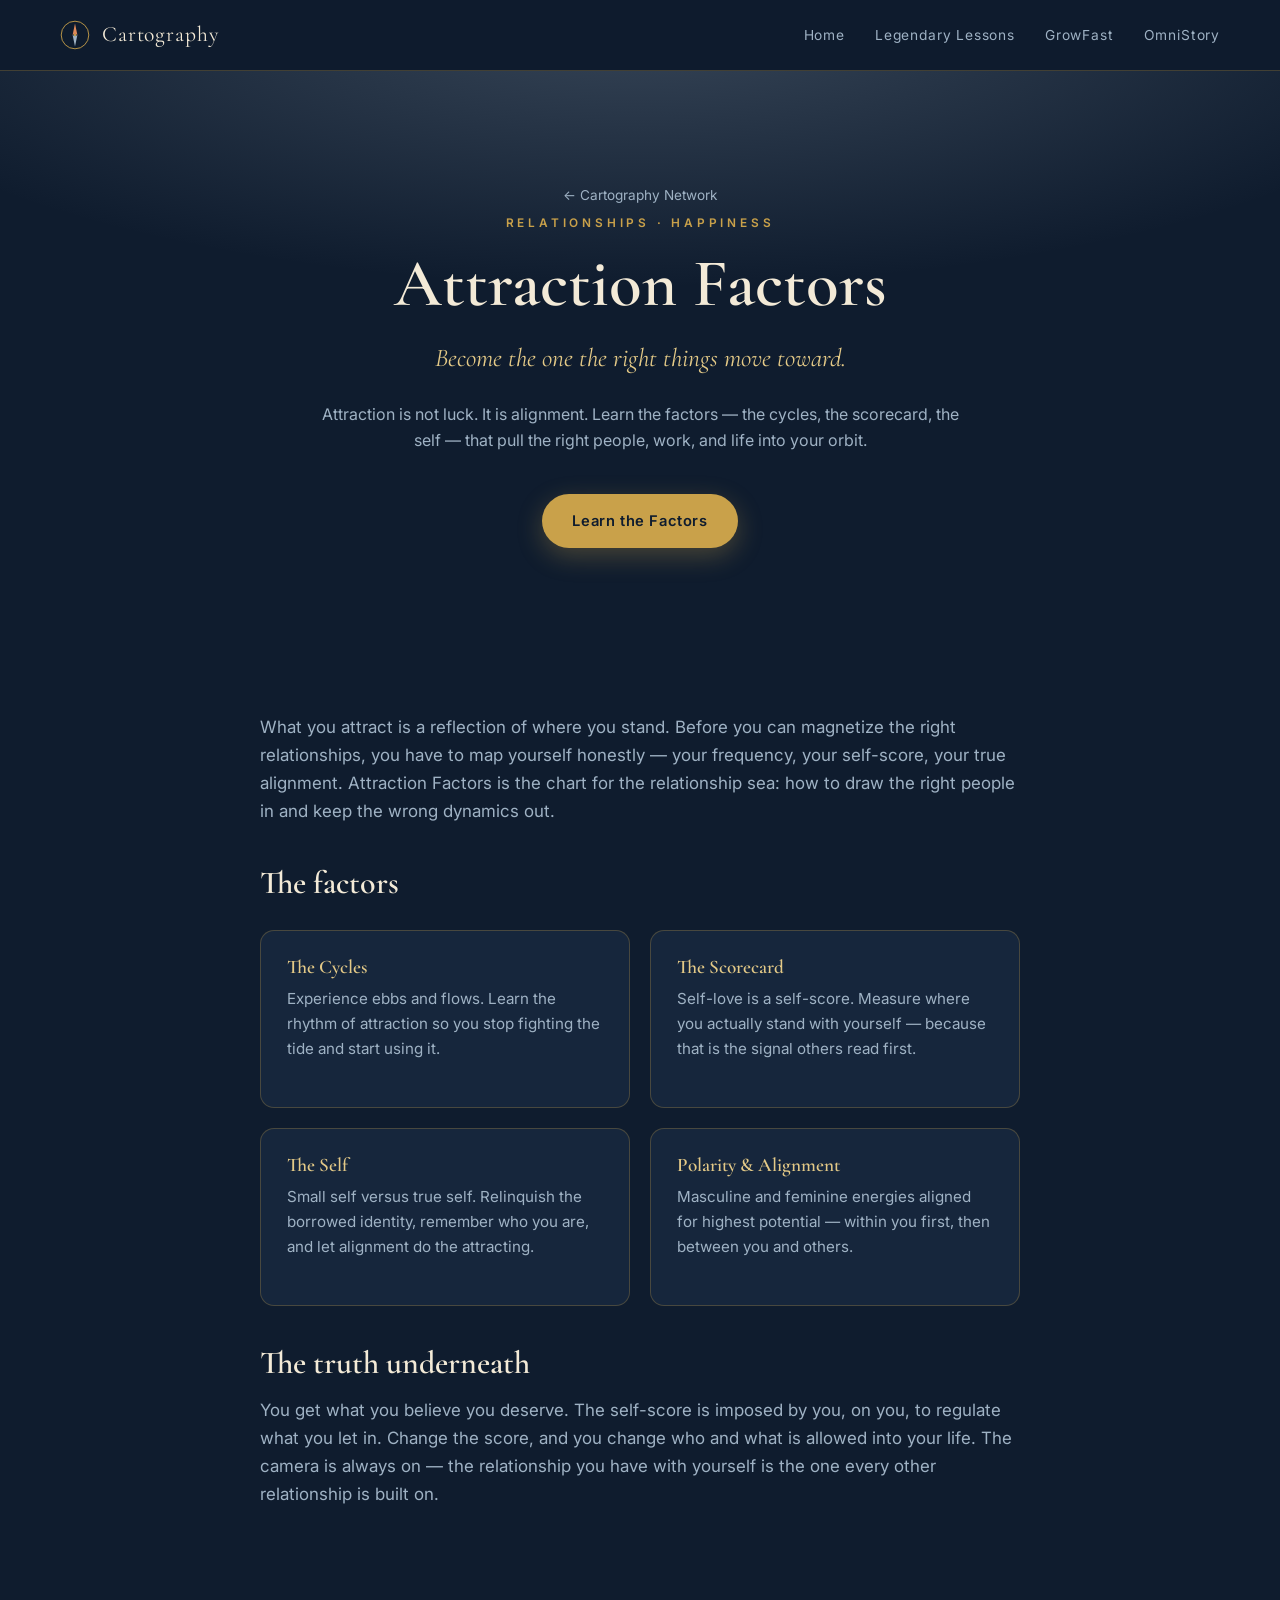
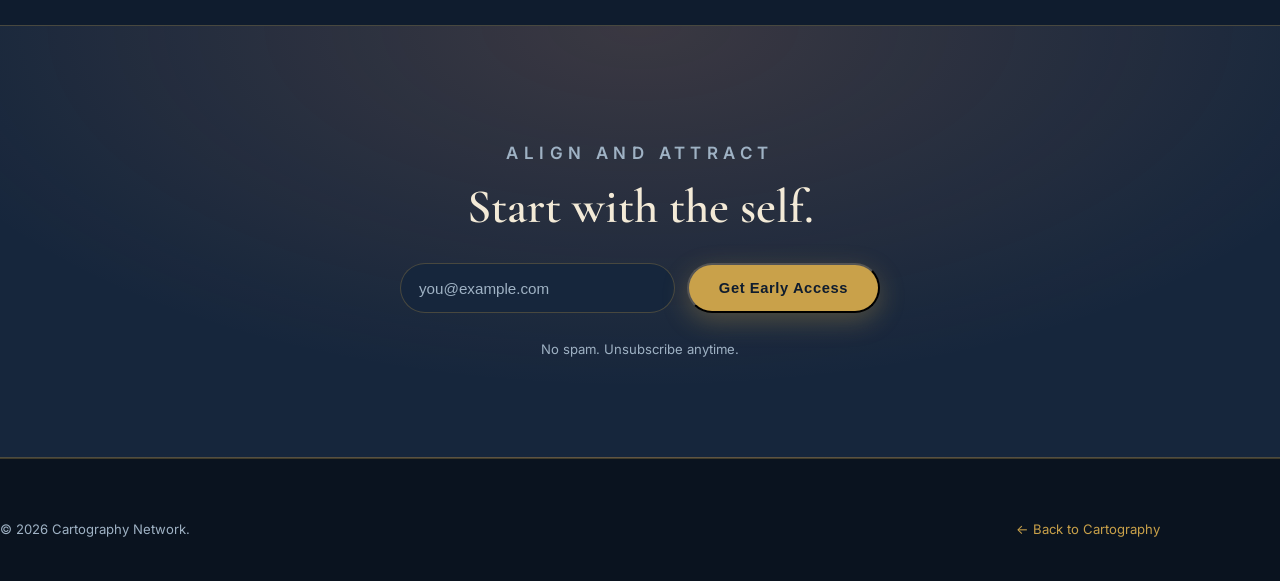
==== attraction-factors.html @ f6e27a1c "Add files via upload" ====
<!DOCTYPE html>
<html lang="en">
<head>
<meta charset="UTF-8" />
<meta name="viewport" content="width=device-width, initial-scale=1.0" />
<title>Attraction Factors — Cartography</title>
<meta name="description" content="Attraction is alignment, not accident. Learn the factors that draw the right people and opportunities into your orbit." />
<link rel="preconnect" href="https://fonts.googleapis.com">
<link rel="preconnect" href="https://fonts.gstatic.com" crossorigin>
<link href="https://fonts.googleapis.com/css2?family=Cormorant+Garamond:ital,wght@0,500;0,600;1,500&family=Inter:wght@400;500;600;700&display=swap" rel="stylesheet">
<link rel="stylesheet" href="styles.css" />
<style>:root{ --accent-glow: rgba(159,178,196,0.28); }</style>
</head>
<body>
<header class="nav">
  <div class="wrap">
    <a class="brandmark" href="index.html">
      <svg class="compass" viewBox="0 0 100 100" fill="none" xmlns="http://www.w3.org/2000/svg" aria-hidden="true">
        <circle cx="50" cy="50" r="46" stroke="#c9a14a" stroke-width="3"/><circle cx="50" cy="50" r="4" fill="#c9a14a"/>
        <polygon points="50,12 58,50 50,46 42,50" fill="#e08a5a"/><polygon points="50,88 42,50 50,54 58,50" fill="#9fb2c4"/>
      </svg><span>Cartography</span>
    </a>
    <nav class="nav-links">
      <a href="index.html">Home</a>
      <a href="legendary-lessons.html">Legendary Lessons</a>
      <a href="growfast.html">GrowFast</a>
      <a href="omnistory.html">OmniStory</a>
    </nav>
  </div>
</header>

<section class="page-hero">
  <div class="wrap">
    <a class="back-home" href="index.html">← Cartography Network</a>
    <p class="tag eyebrow">Relationships · Happiness</p>
    <h1>Attraction Factors</h1>
    <p class="promise">Become the one the right things move toward.</p>
    <p class="lede">Attraction is not luck. It is alignment. Learn the factors — the cycles, the scorecard, the self — that pull the right people, work, and life into your orbit.</p>
    <div class="btn-row"><a class="btn btn-primary" href="#join">Learn the Factors</a></div>
  </div>
</section>

<section>
  <div class="wrap prose fade-up">
    <p>What you attract is a reflection of where you stand. Before you can magnetize the right relationships, you have to map yourself honestly — your frequency, your self-score, your true alignment. Attraction Factors is the chart for the relationship sea: how to draw the right people in and keep the wrong dynamics out.</p>
    <h2>The factors</h2>
    <div class="feature-list">
      <div class="feature"><h3>The Cycles</h3><p>Experience ebbs and flows. Learn the rhythm of attraction so you stop fighting the tide and start using it.</p></div>
      <div class="feature"><h3>The Scorecard</h3><p>Self-love is a self-score. Measure where you actually stand with yourself — because that is the signal others read first.</p></div>
      <div class="feature"><h3>The Self</h3><p>Small self versus true self. Relinquish the borrowed identity, remember who you are, and let alignment do the attracting.</p></div>
      <div class="feature"><h3>Polarity &amp; Alignment</h3><p>Masculine and feminine energies aligned for highest potential — within you first, then between you and others.</p></div>
    </div>
    <h2>The truth underneath</h2>
    <p>You get what you believe you deserve. The self-score is imposed by you, on you, to regulate what you let in. Change the score, and you change who and what is allowed into your life. The camera is always on — the relationship you have with yourself is the one every other relationship is built on.</p>
  </div>
</section>

<section class="band" id="join">
  <div class="wrap capture">
    <div class="section-head fade-up" style="margin-bottom:0">
      <p class="eyebrow">Align and attract</p>
      <h2 style="color:var(--parchment)">Start with the self.</h2>
    </div>
    <form class="fade-up" onsubmit="event.preventDefault(); this.querySelector('.note').textContent='Welcome. (Connect this form to your email tool to go live.)';">
      <input type="email" placeholder="you@example.com" aria-label="Email" required />
      <button class="btn btn-primary" type="submit">Get Early Access</button>
      <p class="note" style="flex-basis:100%">No spam. Unsubscribe anytime.</p>
    </form>
  </div>
</section>

<footer>
  <div class="wrap foot-bottom" style="border:0; margin:0; padding:0">
    <span>© 2026 Cartography Network.</span>
    <span><a href="index.html" style="color:var(--brass)">← Back to Cartography</a></span>
  </div>
</footer>
<script>
  const io = new IntersectionObserver(es=>es.forEach(e=>{if(e.isIntersecting)e.target.classList.add('in')}),{threshold:0.15});
  document.querySelectorAll('.fade-up').forEach(el=>io.observe(el));
</script>
</body>
</html>
---- styles.css ----
/* ============================================================
   CARTOGRAPHY — shared stylesheet
   Theme: the cartographer's compass. Timeless navigational maps
   on every level. Deep sea + sunset brass + parchment.
   ============================================================ */

:root {
  --ink:        #0f1c2e;   /* deep sea ink            */
  --ink-2:      #16263c;   /* card / panel            */
  --ink-3:      #1f3247;   /* hover                   */
  --brass:      #c9a14a;   /* compass brass / gold    */
  --brass-soft: #e3c987;
  --sea:        #2e6c8e;   /* horizon teal            */
  --sunset:     #e08a5a;   /* dawn glow               */
  --parchment:  #f3ead7;   /* aged paper              */
  --paper:      #faf5e9;
  --mist:       #9fb2c4;   /* muted text on dark      */
  --line:       rgba(201,161,74,0.28);
  --radius:     14px;
  --maxw:       1160px;
  --serif: "Cormorant Garamond", "Iowan Old Style", "Palatino Linotype", Georgia, serif;
  --sans:  "Inter", -apple-system, BlinkMacSystemFont, "Segoe UI", Roboto, Helvetica, Arial, sans-serif;
}

* { box-sizing: border-box; margin: 0; padding: 0; }

html { scroll-behavior: smooth; }

body {
  font-family: var(--sans);
  color: var(--parchment);
  background: var(--ink);
  line-height: 1.65;
  -webkit-font-smoothing: antialiased;
  overflow-x: hidden;
}

h1, h2, h3, .display { font-family: var(--serif); font-weight: 600; line-height: 1.08; }

a { color: inherit; text-decoration: none; }

.wrap { width: min(92%, var(--maxw)); margin-inline: auto; }

.eyebrow {
  font-family: var(--sans);
  font-size: 0.74rem;
  letter-spacing: 0.32em;
  text-transform: uppercase;
  color: var(--brass);
  font-weight: 600;
}

/* ---------- top nav ---------- */
.nav {
  position: sticky; top: 0; z-index: 50;
  backdrop-filter: blur(10px);
  background: rgba(15,28,46,0.78);
  border-bottom: 1px solid var(--line);
}
.nav .wrap { display: flex; align-items: center; justify-content: space-between; height: 70px; }
.brandmark { display: flex; align-items: center; gap: 12px; font-family: var(--serif); font-size: 1.35rem; letter-spacing: 0.04em; }
.brandmark .compass { width: 30px; height: 30px; flex: none; }
.nav-links { display: flex; gap: 30px; font-size: 0.86rem; letter-spacing: 0.06em; }
.nav-links a { color: var(--mist); transition: color .2s; }
.nav-links a:hover { color: var(--brass-soft); }
@media (max-width: 760px){ .nav-links{ display:none; } }

/* ---------- hero ---------- */
.hero {
  position: relative;
  padding: 120px 0 110px;
  text-align: center;
  background:
    radial-gradient(120% 90% at 50% -10%, rgba(224,138,90,0.30) 0%, rgba(15,28,46,0) 55%),
    radial-gradient(140% 120% at 50% 120%, rgba(46,108,142,0.40) 0%, rgba(15,28,46,0) 60%),
    var(--ink);
  overflow: hidden;
}
.hero .compass-bg {
  position: absolute; inset: 0; margin: auto;
  width: 760px; height: 760px; opacity: 0.10; pointer-events: none;
  animation: spin 120s linear infinite;
}
@keyframes spin { to { transform: rotate(360deg); } }
.hero h1 { font-size: clamp(2.6rem, 6vw, 5rem); letter-spacing: 0.01em; }
.hero h1 .gold { color: var(--brass); }
.hero .lede {
  max-width: 660px; margin: 26px auto 0;
  font-size: clamp(1.05rem, 2vw, 1.3rem); color: var(--mist);
  font-family: var(--serif); font-style: italic;
}
.hero .sub { max-width: 620px; margin: 22px auto 0; color: var(--mist); font-size: 1.02rem; }

.btn-row { display: flex; gap: 16px; justify-content: center; margin-top: 40px; flex-wrap: wrap; }
.btn {
  display: inline-block; padding: 15px 30px; border-radius: 40px;
  font-weight: 600; font-size: 0.92rem; letter-spacing: 0.04em;
  transition: transform .15s, box-shadow .2s, background .2s;
}
.btn-primary { background: var(--brass); color: var(--ink); box-shadow: 0 8px 26px rgba(201,161,74,0.30); }
.btn-primary:hover { transform: translateY(-2px); box-shadow: 0 12px 34px rgba(201,161,74,0.45); }
.btn-ghost { border: 1px solid var(--line); color: var(--parchment); }
.btn-ghost:hover { background: var(--ink-2); border-color: var(--brass); }

/* ---------- section primitives ---------- */
section { padding: 96px 0; }
.section-head { text-align: center; max-width: 720px; margin: 0 auto 56px; }
.section-head h2 { font-size: clamp(2rem, 4vw, 3rem); margin-top: 14px; }
.section-head p { color: var(--mist); margin-top: 18px; font-size: 1.06rem; }

.divider { height: 1px; background: var(--line); border: 0; width: min(92%, var(--maxw)); margin: 0 auto; }

/* ---------- the three-axis map ---------- */
.axis-grid { display: grid; grid-template-columns: repeat(3, 1fr); gap: 26px; }
@media (max-width: 880px){ .axis-grid{ grid-template-columns: 1fr; } }
.axis {
  background: linear-gradient(180deg, var(--ink-2), var(--ink));
  border: 1px solid var(--line); border-radius: var(--radius);
  padding: 34px 30px; text-align: center;
}
.axis .glyph { font-size: 1.9rem; }
.axis h3 { font-size: 1.5rem; margin: 14px 0 6px; }
.axis .axis-word { color: var(--brass); letter-spacing: 0.18em; text-transform: uppercase; font-size: 0.72rem; font-weight: 700; }
.axis p { color: var(--mist); margin-top: 12px; font-size: 0.96rem; }

/* ---------- brand cards ---------- */
.brand-grid { display: grid; grid-template-columns: repeat(2, 1fr); gap: 26px; }
@media (max-width: 820px){ .brand-grid{ grid-template-columns: 1fr; } }
.brand-card {
  position: relative; display: block;
  background: var(--ink-2); border: 1px solid var(--line);
  border-radius: var(--radius); padding: 38px 34px;
  transition: transform .18s, border-color .2s, background .2s;
  overflow: hidden;
}
.brand-card::after {
  content: ""; position: absolute; right: -40px; top: -40px;
  width: 160px; height: 160px; border-radius: 50%;
  background: radial-gradient(circle, rgba(201,161,74,0.16), transparent 70%);
}
.brand-card:hover { transform: translateY(-4px); border-color: var(--brass); background: var(--ink-3); }
.brand-card .tag { font-size: 0.72rem; letter-spacing: 0.2em; text-transform: uppercase; color: var(--brass); font-weight: 700; }
.brand-card h3 { font-size: 1.85rem; margin: 10px 0 8px; }
.brand-card .promise { color: var(--brass-soft); font-family: var(--serif); font-style: italic; font-size: 1.1rem; }
.brand-card p { color: var(--mist); margin-top: 14px; font-size: 0.98rem; }
.brand-card .go { display: inline-flex; align-items: center; gap: 8px; margin-top: 22px; color: var(--parchment); font-weight: 600; font-size: 0.9rem; }
.brand-card .go .arrow { transition: transform .2s; }
.brand-card:hover .go .arrow { transform: translateX(5px); }

/* ---------- pillars / steps ---------- */
.steps { display: grid; grid-template-columns: repeat(3,1fr); gap: 26px; counter-reset: step; }
@media (max-width: 880px){ .steps{ grid-template-columns: 1fr; } }
.step { padding: 30px; border-left: 2px solid var(--brass); background: var(--ink-2); border-radius: 0 var(--radius) var(--radius) 0; }
.step::before { counter-increment: step; content: "0" counter(step); font-family: var(--serif); font-size: 2.4rem; color: var(--brass); display: block; margin-bottom: 8px; }
.step h3 { font-size: 1.3rem; margin-bottom: 8px; }
.step p { color: var(--mist); font-size: 0.96rem; }

/* ---------- quote band ---------- */
.band {
  background:
    radial-gradient(100% 140% at 50% 0%, rgba(224,138,90,0.18), transparent 60%),
    var(--ink-2);
  border-top: 1px solid var(--line); border-bottom: 1px solid var(--line);
}
.band blockquote { max-width: 820px; margin: 0 auto; text-align: center; font-family: var(--serif); font-size: clamp(1.5rem, 3.4vw, 2.4rem); font-style: italic; line-height: 1.3; }
.band cite { display: block; margin-top: 22px; font-style: normal; font-family: var(--sans); letter-spacing: 0.18em; text-transform: uppercase; font-size: 0.74rem; color: var(--brass); }

/* ---------- email capture ---------- */
.capture { text-align: center; }
.capture form { display: flex; gap: 12px; max-width: 480px; margin: 30px auto 0; flex-wrap: wrap; justify-content: center; }
.capture input {
  flex: 1 1 240px; padding: 15px 18px; border-radius: 40px; border: 1px solid var(--line);
  background: var(--ink-2); color: var(--parchment); font-size: 0.95rem;
}
.capture input::placeholder { color: var(--mist); }
.capture .note { color: var(--mist); font-size: 0.82rem; margin-top: 14px; }

/* ---------- footer ---------- */
footer { background: #0a131f; border-top: 1px solid var(--line); padding: 60px 0 40px; }
.foot-grid { display: flex; justify-content: space-between; gap: 40px; flex-wrap: wrap; }
.foot-col h4 { font-family: var(--sans); font-size: 0.74rem; letter-spacing: 0.2em; text-transform: uppercase; color: var(--brass); margin-bottom: 14px; }
.foot-col a { display: block; color: var(--mist); font-size: 0.92rem; margin-bottom: 8px; transition: color .2s; }
.foot-col a:hover { color: var(--brass-soft); }
.foot-bottom { margin-top: 44px; padding-top: 24px; border-top: 1px solid var(--line); color: var(--mist); font-size: 0.82rem; display: flex; justify-content: space-between; flex-wrap: wrap; gap: 10px; }

/* ---------- inner brand pages ---------- */
.page-hero { padding: 110px 0 70px; text-align: center; position: relative;
  background: radial-gradient(120% 90% at 50% -10%, var(--accent-glow, rgba(201,161,74,0.22)) 0%, rgba(15,28,46,0) 55%), var(--ink); }
.page-hero .tag { color: var(--brass); }
.page-hero h1 { font-size: clamp(2.4rem, 5.5vw, 4.2rem); margin: 14px 0 0; }
.page-hero .promise { font-family: var(--serif); font-style: italic; font-size: clamp(1.1rem,2.4vw,1.6rem); color: var(--brass-soft); margin-top: 16px; }
.page-hero .lede { max-width: 640px; margin: 22px auto 0; color: var(--mist); }
.prose { max-width: 760px; margin: 0 auto; }
.prose p { color: var(--mist); margin-bottom: 20px; font-size: 1.06rem; }
.prose h2 { font-size: 2rem; margin: 40px 0 16px; color: var(--parchment); }
.feature-list { display: grid; grid-template-columns: repeat(2,1fr); gap: 20px; margin-top: 30px; }
@media (max-width: 720px){ .feature-list{ grid-template-columns: 1fr; } }
.feature { background: var(--ink-2); border: 1px solid var(--line); border-radius: var(--radius); padding: 26px; }
.feature h3 { font-size: 1.2rem; margin-bottom: 8px; color: var(--brass-soft); }
.feature p { color: var(--mist); font-size: 0.95rem; }
.back-home { display: inline-block; margin-bottom: 8px; color: var(--mist); font-size: 0.85rem; }
.back-home:hover { color: var(--brass); }

.fade-up { opacity: 0; transform: translateY(24px); transition: opacity .7s ease, transform .7s ease; }
.fade-up.in { opacity: 1; transform: none; }
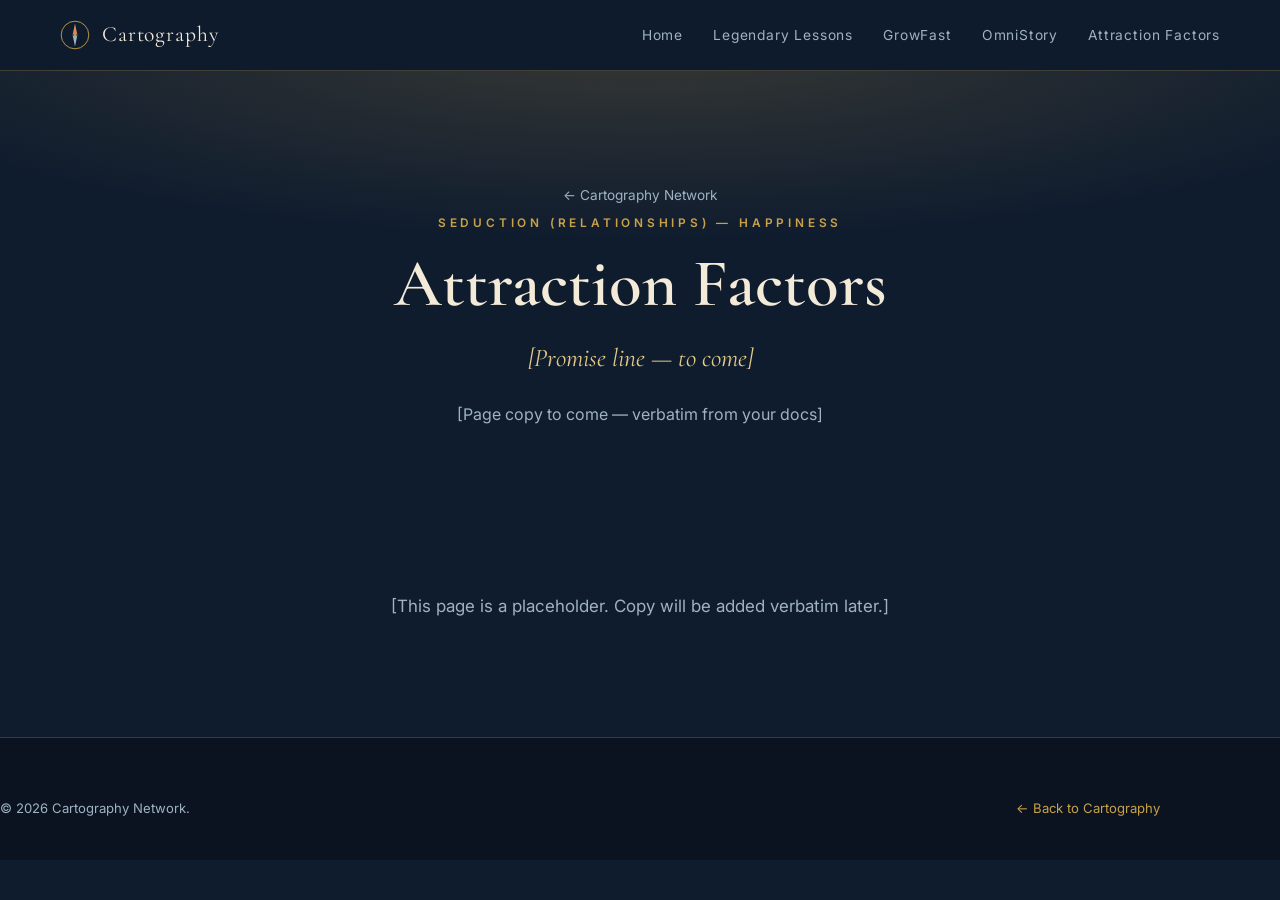
==== commit 780dbb0e: "Add files via upload" ====
--- a/attraction-factors.html
+++ b/attraction-factors.html
@@ -4,14 +4,13 @@
 <meta charset="UTF-8" />
 <meta name="viewport" content="width=device-width, initial-scale=1.0" />
 <title>Attraction Factors — Cartography</title>
-<meta name="description" content="Attraction is alignment, not accident. Learn the factors that draw the right people and opportunities into your orbit." />
 <link rel="preconnect" href="https://fonts.googleapis.com">
 <link rel="preconnect" href="https://fonts.gstatic.com" crossorigin>
 <link href="https://fonts.googleapis.com/css2?family=Cormorant+Garamond:ital,wght@0,500;0,600;1,500&family=Inter:wght@400;500;600;700&display=swap" rel="stylesheet">
 <link rel="stylesheet" href="styles.css" />
-<style>:root{ --accent-glow: rgba(159,178,196,0.28); }</style>
 </head>
 <body>
+<!-- Placeholder page. No copy written yet — to be filled VERBATIM later. -->
 <header class="nav">
   <div class="wrap">
     <a class="brandmark" href="index.html">
@@ -25,59 +24,29 @@
       <a href="legendary-lessons.html">Legendary Lessons</a>
       <a href="growfast.html">GrowFast</a>
       <a href="omnistory.html">OmniStory</a>
+      <a href="attraction-factors.html">Attraction Factors</a>
     </nav>
   </div>
 </header>
-
 <section class="page-hero">
   <div class="wrap">
     <a class="back-home" href="index.html">← Cartography Network</a>
-    <p class="tag eyebrow">Relationships · Happiness</p>
+    <p class="tag eyebrow">Seduction (relationships) — happiness</p>
     <h1>Attraction Factors</h1>
-    <p class="promise">Become the one the right things move toward.</p>
-    <p class="lede">Attraction is not luck. It is alignment. Learn the factors — the cycles, the scorecard, the self — that pull the right people, work, and life into your orbit.</p>
-    <div class="btn-row"><a class="btn btn-primary" href="#join">Learn the Factors</a></div>
+    <p class="promise">[Promise line — to come]</p>
+    <p class="lede">[Page copy to come — verbatim from your docs]</p>
   </div>
 </section>
-
 <section>
-  <div class="wrap prose fade-up">
-    <p>What you attract is a reflection of where you stand. Before you can magnetize the right relationships, you have to map yourself honestly — your frequency, your self-score, your true alignment. Attraction Factors is the chart for the relationship sea: how to draw the right people in and keep the wrong dynamics out.</p>
-    <h2>The factors</h2>
-    <div class="feature-list">
-      <div class="feature"><h3>The Cycles</h3><p>Experience ebbs and flows. Learn the rhythm of attraction so you stop fighting the tide and start using it.</p></div>
-      <div class="feature"><h3>The Scorecard</h3><p>Self-love is a self-score. Measure where you actually stand with yourself — because that is the signal others read first.</p></div>
-      <div class="feature"><h3>The Self</h3><p>Small self versus true self. Relinquish the borrowed identity, remember who you are, and let alignment do the attracting.</p></div>
-      <div class="feature"><h3>Polarity &amp; Alignment</h3><p>Masculine and feminine energies aligned for highest potential — within you first, then between you and others.</p></div>
-    </div>
-    <h2>The truth underneath</h2>
-    <p>You get what you believe you deserve. The self-score is imposed by you, on you, to regulate what you let in. Change the score, and you change who and what is allowed into your life. The camera is always on — the relationship you have with yourself is the one every other relationship is built on.</p>
+  <div class="wrap prose">
+    <p style="text-align:center; color:var(--mist)">[This page is a placeholder. Copy will be added verbatim later.]</p>
   </div>
 </section>
-
-<section class="band" id="join">
-  <div class="wrap capture">
-    <div class="section-head fade-up" style="margin-bottom:0">
-      <p class="eyebrow">Align and attract</p>
-      <h2 style="color:var(--parchment)">Start with the self.</h2>
-    </div>
-    <form class="fade-up" onsubmit="event.preventDefault(); this.querySelector('.note').textContent='Welcome. (Connect this form to your email tool to go live.)';">
-      <input type="email" placeholder="you@example.com" aria-label="Email" required />
-      <button class="btn btn-primary" type="submit">Get Early Access</button>
-      <p class="note" style="flex-basis:100%">No spam. Unsubscribe anytime.</p>
-    </form>
-  </div>
-</section>
-
 <footer>
   <div class="wrap foot-bottom" style="border:0; margin:0; padding:0">
     <span>© 2026 Cartography Network.</span>
     <span><a href="index.html" style="color:var(--brass)">← Back to Cartography</a></span>
   </div>
 </footer>
-<script>
-  const io = new IntersectionObserver(es=>es.forEach(e=>{if(e.isIntersecting)e.target.classList.add('in')}),{threshold:0.15});
-  document.querySelectorAll('.fade-up').forEach(el=>io.observe(el));
-</script>
 </body>
 </html>
